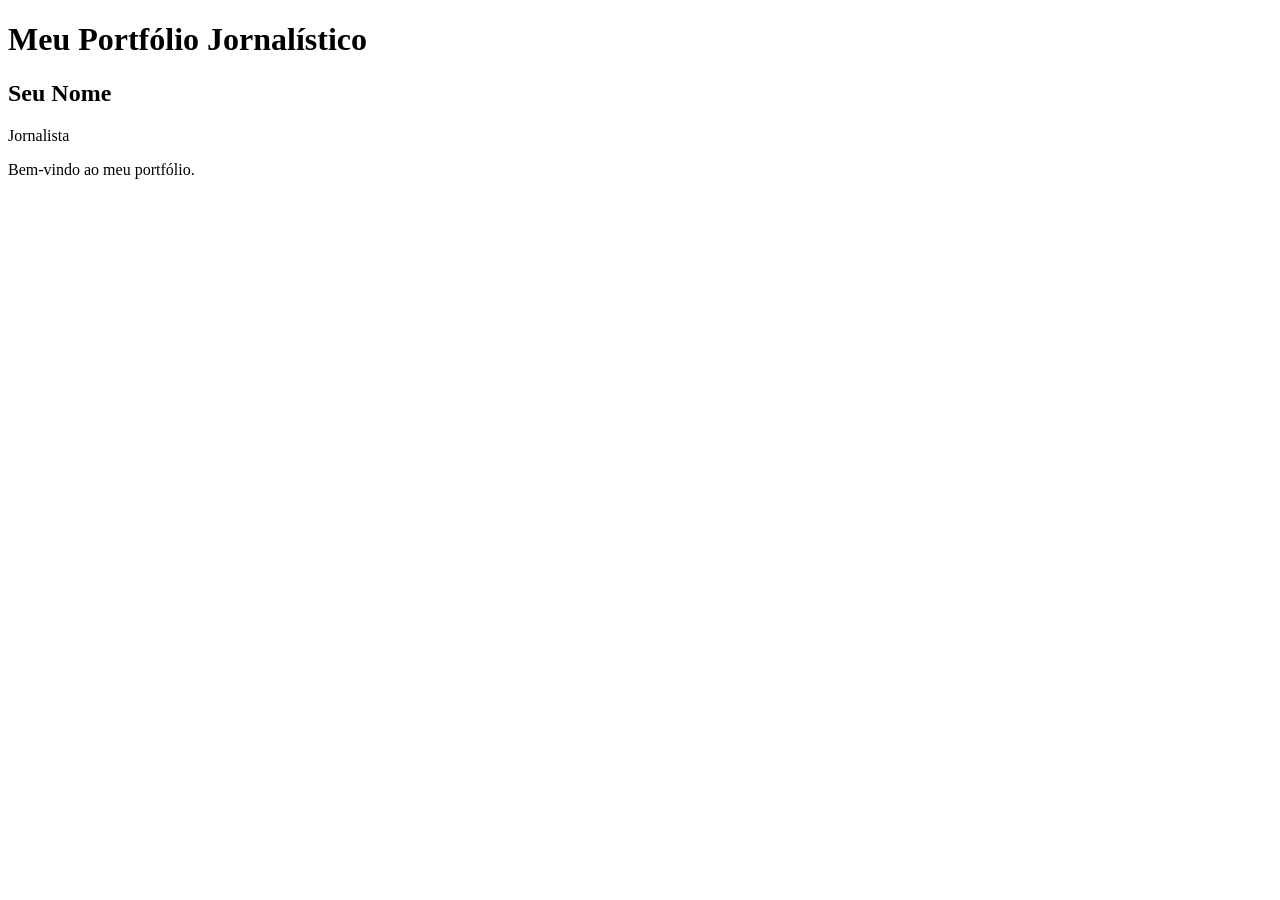
==== index.html @ 493a3f2e "Create index.html" ====
<!DOCTYPE html>
<html lang="pt-BR">

<head>
    <meta charset="UTF-8">
    <title>Meu Portfólio</title>
</head>

<body>

    <h1>Meu Portfólio Jornalístico</h1>

    <h2>Seu Nome</h2>

    <p>Jornalista</p>

    <p>Bem-vindo ao meu portfólio.</p>

</body>

</html>
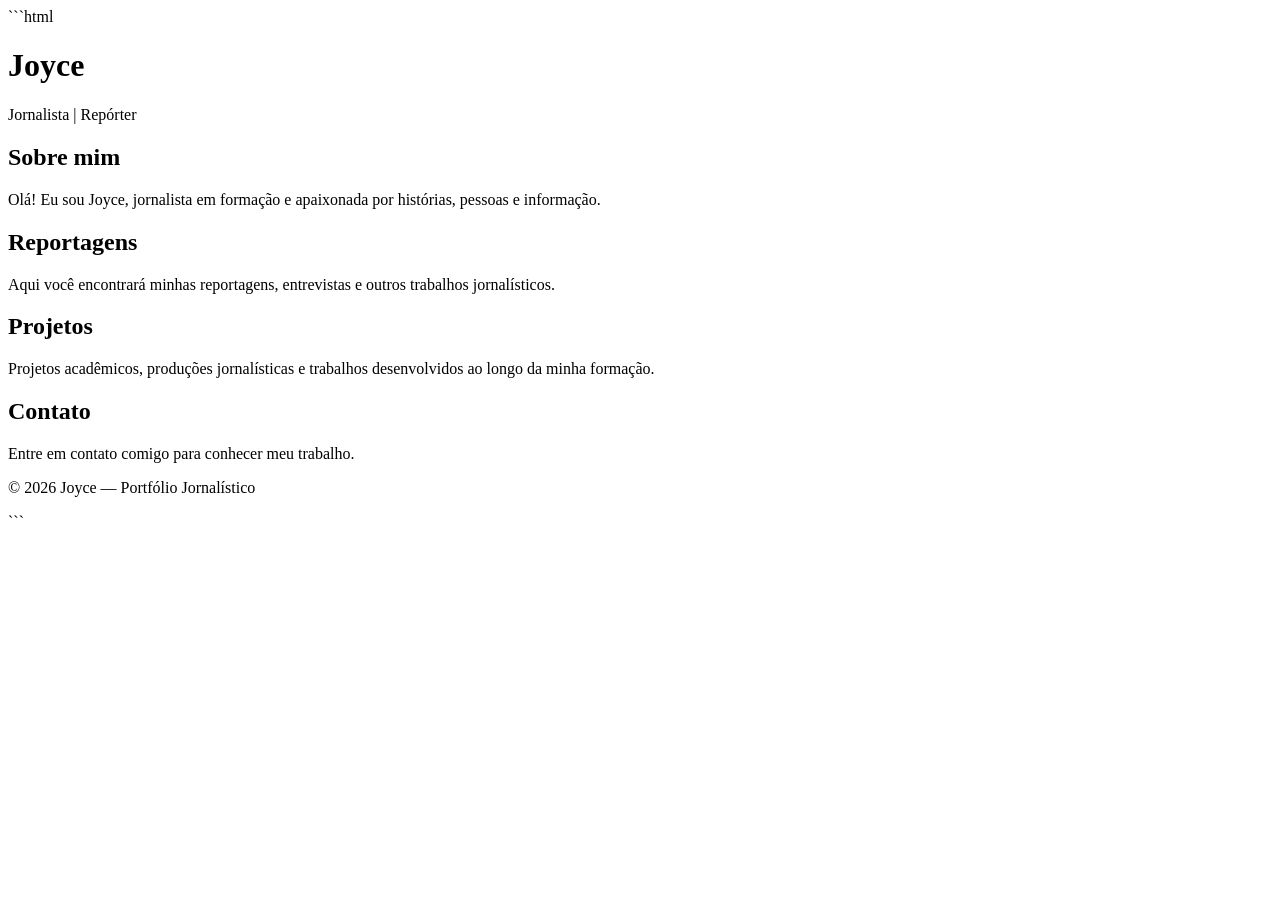
==== commit d1bef8c2: "Update index.html" ====
--- a/index.html
+++ b/index.html
@@ -1,21 +1,58 @@
+```html
 <!DOCTYPE html>
 <html lang="pt-BR">
-
 <head>
     <meta charset="UTF-8">
-    <title>Meu Portfólio</title>
+    <meta name="viewport" content="width=device-width, initial-scale=1.0">
+    <title>Joyce — Portfólio Jornalístico</title>
 </head>
 
 <body>
 
-    <h1>Meu Portfólio Jornalístico</h1>
+    <header>
+        <h1>Joyce</h1>
+        <p>Jornalista | Repórter</p>
+    </header>
 
-    <h2>Seu Nome</h2>
+    <main>
 
-    <p>Jornalista</p>
+        <section>
+            <h2>Sobre mim</h2>
+            <p>
+                Olá! Eu sou Joyce, jornalista em formação e apaixonada por
+                histórias, pessoas e informação.
+            </p>
+        </section>
 
-    <p>Bem-vindo ao meu portfólio.</p>
+        <section>
+            <h2>Reportagens</h2>
+            <p>
+                Aqui você encontrará minhas reportagens, entrevistas e outros
+                trabalhos jornalísticos.
+            </p>
+        </section>
+
+        <section>
+            <h2>Projetos</h2>
+            <p>
+                Projetos acadêmicos, produções jornalísticas e trabalhos
+                desenvolvidos ao longo da minha formação.
+            </p>
+        </section>
+
+        <section>
+            <h2>Contato</h2>
+            <p>
+                Entre em contato comigo para conhecer meu trabalho.
+            </p>
+        </section>
+
+    </main>
+
+    <footer>
+        <p>© 2026 Joyce — Portfólio Jornalístico</p>
+    </footer>
 
 </body>
-
 </html>
+```
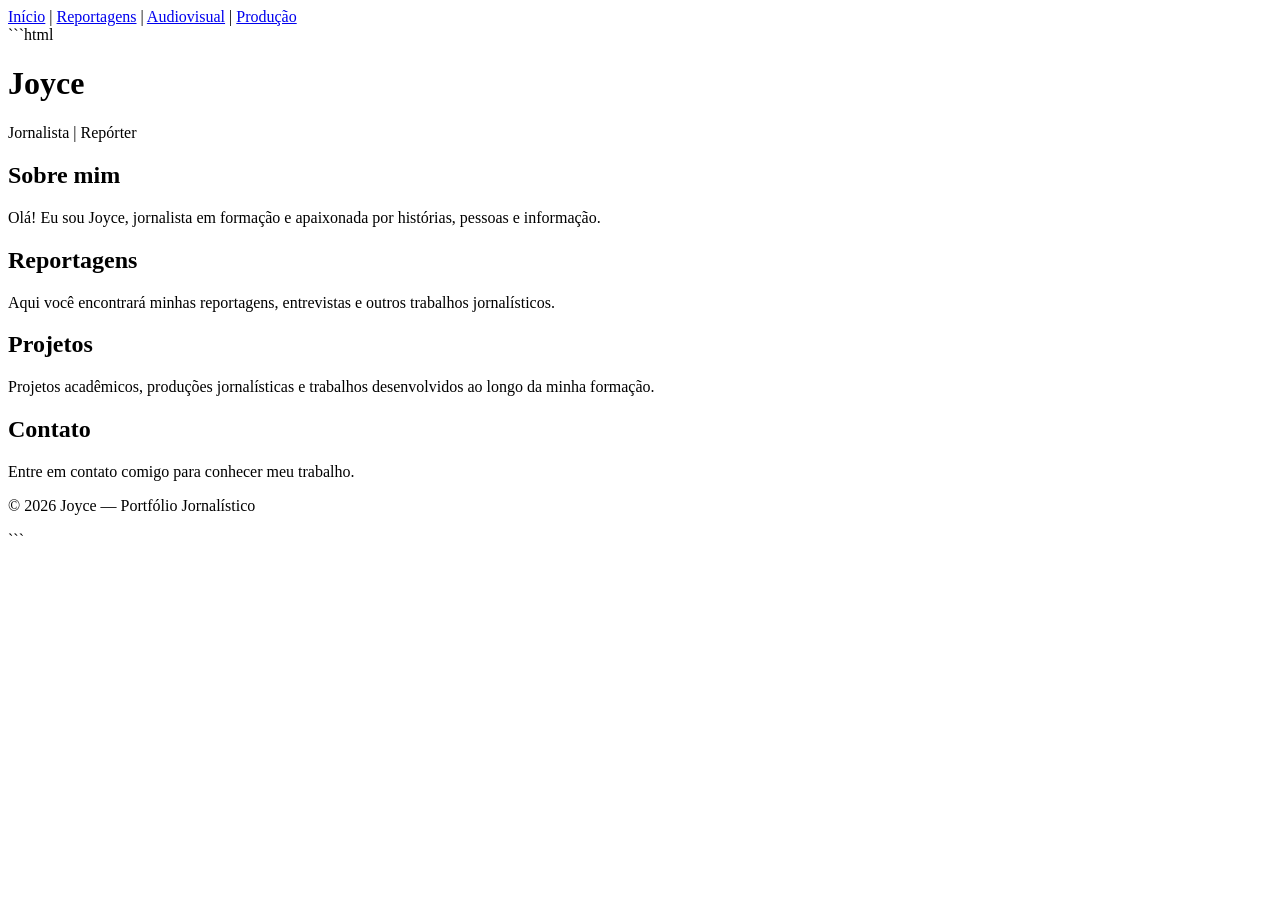
==== commit b82902c8: "Update index.html" ====
--- a/index.html
+++ b/index.html
@@ -1,4 +1,13 @@
-```html
+<body>
+    <nav>
+    <a href="index.html">Início</a> |
+    <a href="reportagens.html">Reportagens</a> |
+    <a href="audiovisual.html">Audiovisual</a> |
+    <a href="producao.html">Produção</a>
+</nav>
+
+    <header>
+        ```html
 <!DOCTYPE html>
 <html lang="pt-BR">
 <head>
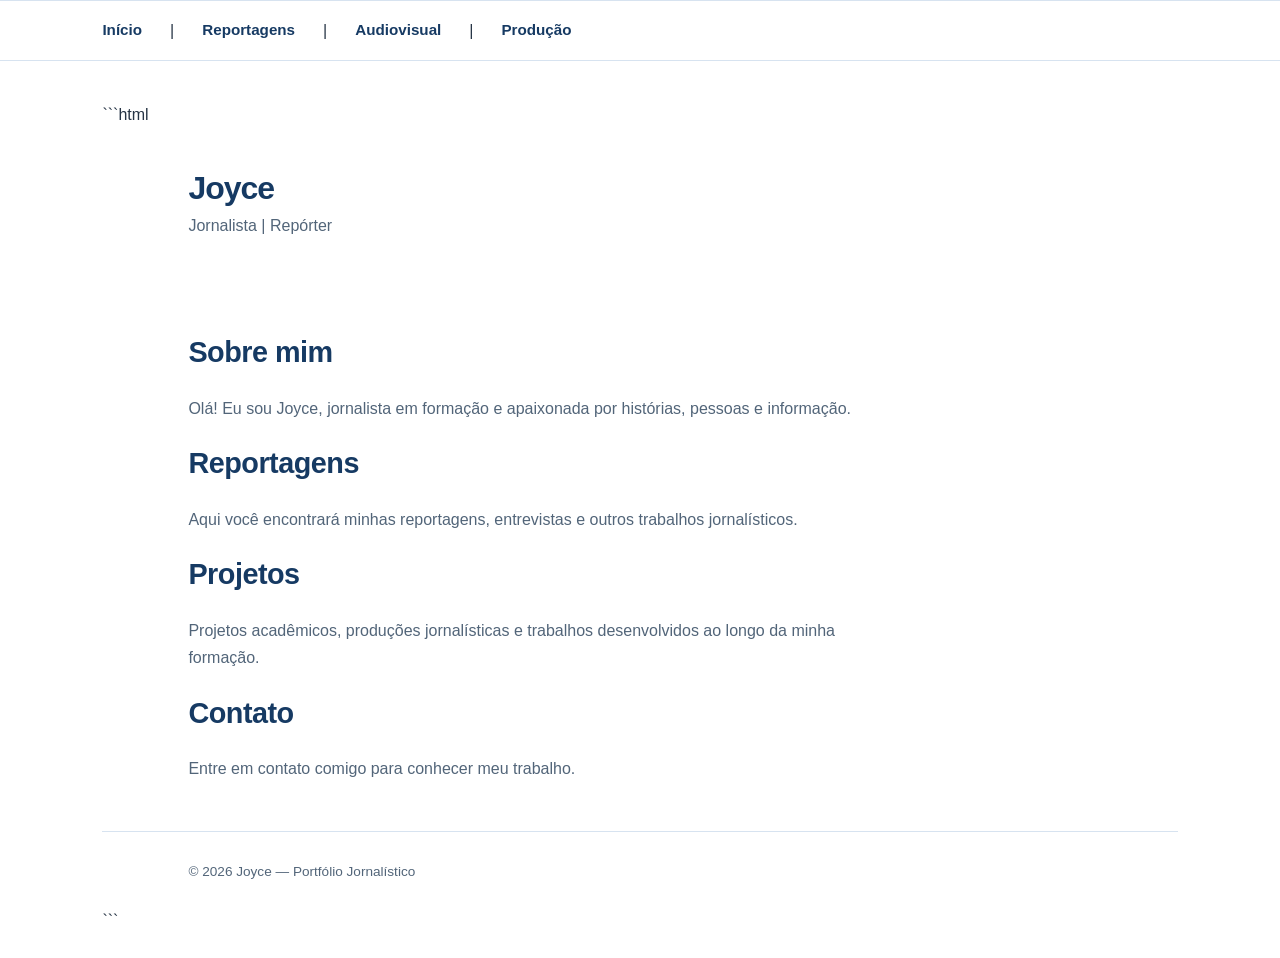
==== commit 6e22f4c8: "Update index.html" ====
--- a/index.html
+++ b/index.html
@@ -14,6 +14,7 @@
     <meta charset="UTF-8">
     <meta name="viewport" content="width=device-width, initial-scale=1.0">
     <title>Joyce — Portfólio Jornalístico</title>
+    <link rel="stylesheet" href="style.css">
 </head>
 
 <body>
--- a/style.css
+++ b/style.css
@@ -0,0 +1,123 @@
+
+/* IDENTIDADE VISUAL DO PORTFOLIO */
+
+:root {
+    --azul-marinho: #163A63;
+    --azul-claro: #DCEBFA;
+    --branco: #FFFFFF;
+    --fundo: #F7F9FC;
+    --texto: #263445;
+    --texto-suave: #526579;
+    --borda: #D7E3F0;
+}
+
+* {
+    box-sizing: border-box;
+}
+
+body {
+    margin: 0;
+    background: var(--branco);
+    color: var(--texto);
+    font-family: Arial, Helvetica, sans-serif;
+    font-size: 16px;
+    line-height: 1.7;
+}
+
+header,
+nav,
+main,
+footer {
+    width: 100%;
+}
+
+header {
+    padding: 40px 8% 24px;
+}
+
+header h1 {
+    margin: 0;
+    color: var(--azul-marinho);
+    font-size: 2rem;
+    letter-spacing: -1px;
+}
+
+header p {
+    margin: 4px 0 0;
+    color: var(--texto-suave);
+}
+
+nav {
+    display: flex;
+    flex-wrap: wrap;
+    gap: 8px 28px;
+    padding: 16px 8%;
+    border-top: 1px solid var(--borda);
+    border-bottom: 1px solid var(--borda);
+    background: var(--branco);
+}
+
+nav a {
+    color: var(--azul-marinho);
+    font-size: 0.95rem;
+    font-weight: 600;
+    text-decoration: none;
+}
+
+nav a:hover {
+    color: #3976B9;
+    text-decoration: underline;
+    text-underline-offset: 5px;
+}
+
+main {
+    max-width: 1100px;
+    min-height: 55vh;
+    margin: 0 auto;
+    padding: 48px 8%;
+}
+
+h1,
+h2,
+h3 {
+    color: var(--azul-marinho);
+    line-height: 1.25;
+}
+
+h2 {
+    font-size: 1.8rem;
+    letter-spacing: -0.5px;
+}
+
+p {
+    max-width: 720px;
+}
+
+a {
+    transition: color 0.2s ease;
+}
+
+footer {
+    padding: 24px 8%;
+    border-top: 1px solid var(--borda);
+    color: var(--texto-suave);
+    font-size: 0.85rem;
+}
+
+@media (max-width: 600px) {
+    header {
+        padding-top: 28px;
+    }
+
+    nav {
+        gap: 12px 18px;
+    }
+
+    main {
+        padding-top: 32px;
+    }
+
+    h2 {
+        font-size: 1.5rem;
+    }
+}
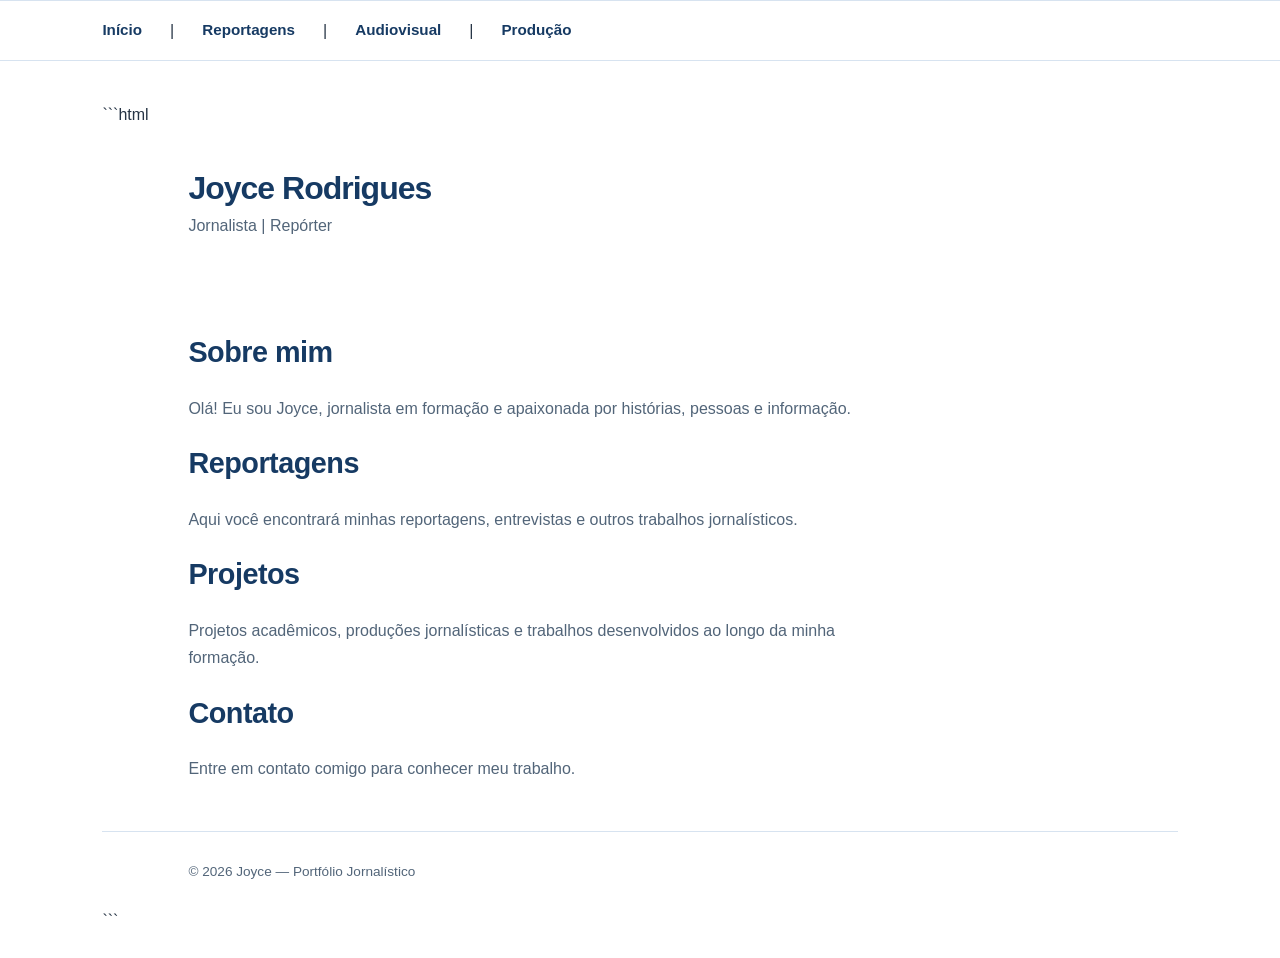
==== commit c7fda973: "Update index.html" ====
--- a/index.html
+++ b/index.html
@@ -13,14 +13,14 @@
 <head>
     <meta charset="UTF-8">
     <meta name="viewport" content="width=device-width, initial-scale=1.0">
-    <title>Joyce — Portfólio Jornalístico</title>
+    <title>Joyce Rodrigues — Portfólio Jornalístico</title>
     <link rel="stylesheet" href="style.css">
 </head>
 
 <body>
 
     <header>
-        <h1>Joyce</h1>
+        <h1>Joyce Rodrigues</h1>
         <p>Jornalista | Repórter</p>
     </header>
 
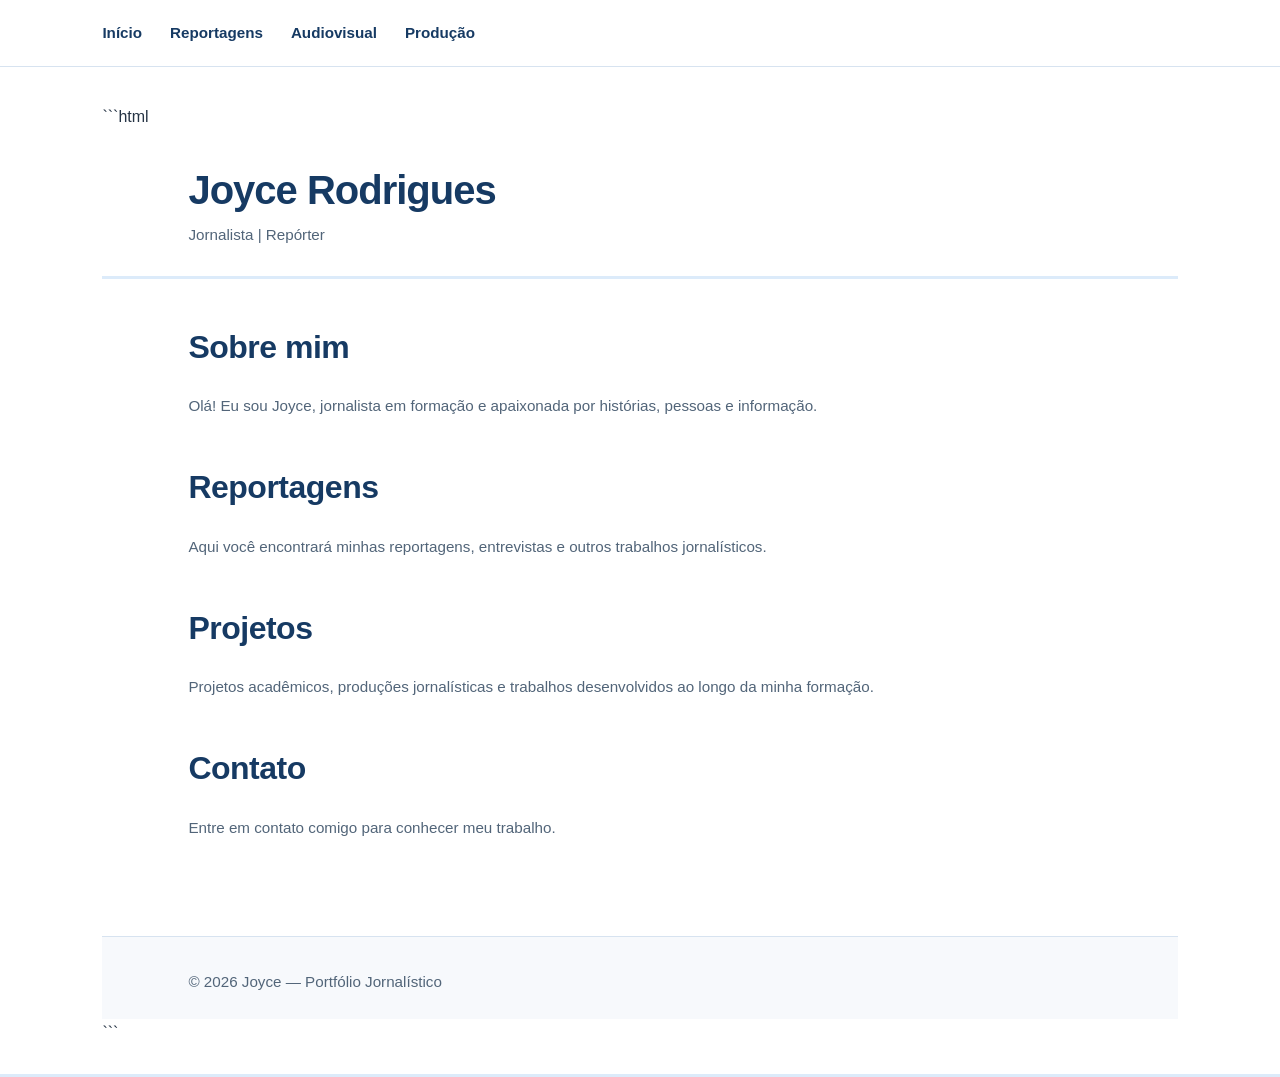
==== commit 818f44c1: "Update index.html" ====
--- a/index.html
+++ b/index.html
@@ -1,10 +1,11 @@
 <body>
-    <nav>
-    <a href="index.html">Início</a> |
-    <a href="reportagens.html">Reportagens</a> |
-    <a href="audiovisual.html">Audiovisual</a> |
+<nav>
+    <a href="index.html">Início</a>
+    <a href="reportagens.html">Reportagens</a>
+    <a href="audiovisual.html">Audiovisual</a>
     <a href="producao.html">Produção</a>
 </nav>
+
 
     <header>
         ```html
--- a/style.css
+++ b/style.css
@@ -1,76 +1,97 @@
 
-/* IDENTIDADE VISUAL DO PORTFOLIO */
+/* =====================================
+   1. CORES E CONFIGURACOES GERAIS
+   ===================================== */
 
 :root {
-    --azul-marinho: #163A63;
-    --azul-claro: #DCEBFA;
-    --branco: #FFFFFF;
-    --fundo: #F7F9FC;
-    --texto: #263445;
-    --texto-suave: #526579;
-    --borda: #D7E3F0;
+    --navy: #163A63;
+    --blue: #3976B9;
+    --light-blue: #DCEBFA;
+    --white: #FFFFFF;
+    --background: #F7F9FC;
+    --text: #263445;
+    --muted: #526579;
+    --border: #D7E3F0;
 }
 
 * {
     box-sizing: border-box;
 }
 
+html {
+    scroll-behavior: smooth;
+}
+
 body {
     margin: 0;
-    background: var(--branco);
-    color: var(--texto);
+    background: var(--white);
+    color: var(--text);
     font-family: Arial, Helvetica, sans-serif;
     font-size: 16px;
     line-height: 1.7;
 }
 
-header,
-nav,
-main,
-footer {
-    width: 100%;
-}
+/* =====================================
+   2. CABECALHO
+   ===================================== */
 
 header {
-    padding: 40px 8% 24px;
+    padding: 36px 8% 28px;
+    border-bottom: 3px solid var(--light-blue);
 }
 
 header h1 {
     margin: 0;
-    color: var(--azul-marinho);
-    font-size: 2rem;
+    color: var(--navy);
+    font-size: clamp(1.8rem, 4vw, 2.5rem);
+    font-weight: 700;
     letter-spacing: -1px;
+    line-height: 1.2;
 }
 
 header p {
-    margin: 4px 0 0;
-    color: var(--texto-suave);
+    margin: 8px 0 0;
+    color: var(--muted);
+    font-size: 0.95rem;
 }
+
+/* =====================================
+   3. MENU DE NAVEGACAO
+   ===================================== */
 
 nav {
     display: flex;
     flex-wrap: wrap;
+    align-items: center;
     gap: 8px 28px;
     padding: 16px 8%;
-    border-top: 1px solid var(--borda);
-    border-bottom: 1px solid var(--borda);
-    background: var(--branco);
+    border-bottom: 1px solid var(--border);
+    background: var(--white);
 }
 
 nav a {
-    color: var(--azul-marinho);
+    display: inline-block;
+    padding: 4px 0;
+    color: var(--navy);
     font-size: 0.95rem;
     font-weight: 600;
     text-decoration: none;
+    transition: color 0.2s ease;
 }
 
-nav a:hover {
-    color: #3976B9;
+nav a:hover,
+nav a:focus-visible {
+    color: var(--blue);
     text-decoration: underline;
-    text-underline-offset: 5px;
+    text-underline-offset: 6px;
 }
 
+/* =====================================
+   4. CONTEUDO PRINCIPAL
+   ===================================== */
+
 main {
+    width: 100%;
     max-width: 1100px;
     min-height: 55vh;
     margin: 0 auto;
@@ -80,13 +101,18 @@
 h1,
 h2,
 h3 {
-    color: var(--azul-marinho);
+    color: var(--navy);
     line-height: 1.25;
 }
 
 h2 {
-    font-size: 1.8rem;
+    margin-top: 0;
+    font-size: clamp(1.5rem, 3vw, 2rem);
     letter-spacing: -0.5px;
+}
+
+h3 {
+    font-size: 1.2rem;
 }
 
 p {
@@ -94,30 +120,71 @@
 }
 
 a {
-    transition: color 0.2s ease;
+    overflow-wrap: anywhere;
 }
+
+/* =====================================
+   5. AREAS DE TRABALHO FUTURAS
+   ===================================== */
+
+section {
+    margin-bottom: 48px;
+}
+
+img,
+video,
+iframe {
+    max-width: 100%;
+}
+
+/* =====================================
+   6. RODAPE
+   ===================================== */
 
 footer {
     padding: 24px 8%;
-    border-top: 1px solid var(--borda);
-    color: var(--texto-suave);
+    border-top: 1px solid var(--border);
+    background: var(--background);
+    color: var(--muted);
     font-size: 0.85rem;
 }
 
+/* =====================================
+   7. ACESSIBILIDADE
+   ===================================== */
+
+a:focus-visible {
+    outline: 2px solid var(--blue);
+    outline-offset: 4px;
+}
+
+/* =====================================
+   8. CELULARES E TELAS PEQUENAS
+   ===================================== */
+
 @media (max-width: 600px) {
     header {
-        padding-top: 28px;
+        padding: 28px 6% 22px;
     }
 
     nav {
-        gap: 12px 18px;
+        gap: 8px 18px;
+        padding: 14px 6%;
+    }
+
+    nav a {
+        font-size: 0.9rem;
     }
 
     main {
-        padding-top: 32px;
+        padding: 32px 6%;
     }
 
-    h2 {
-        font-size: 1.5rem;
+    footer {
+        padding: 22px 6%;
+    }
+
+    section {
+        margin-bottom: 36px;
     }
 }
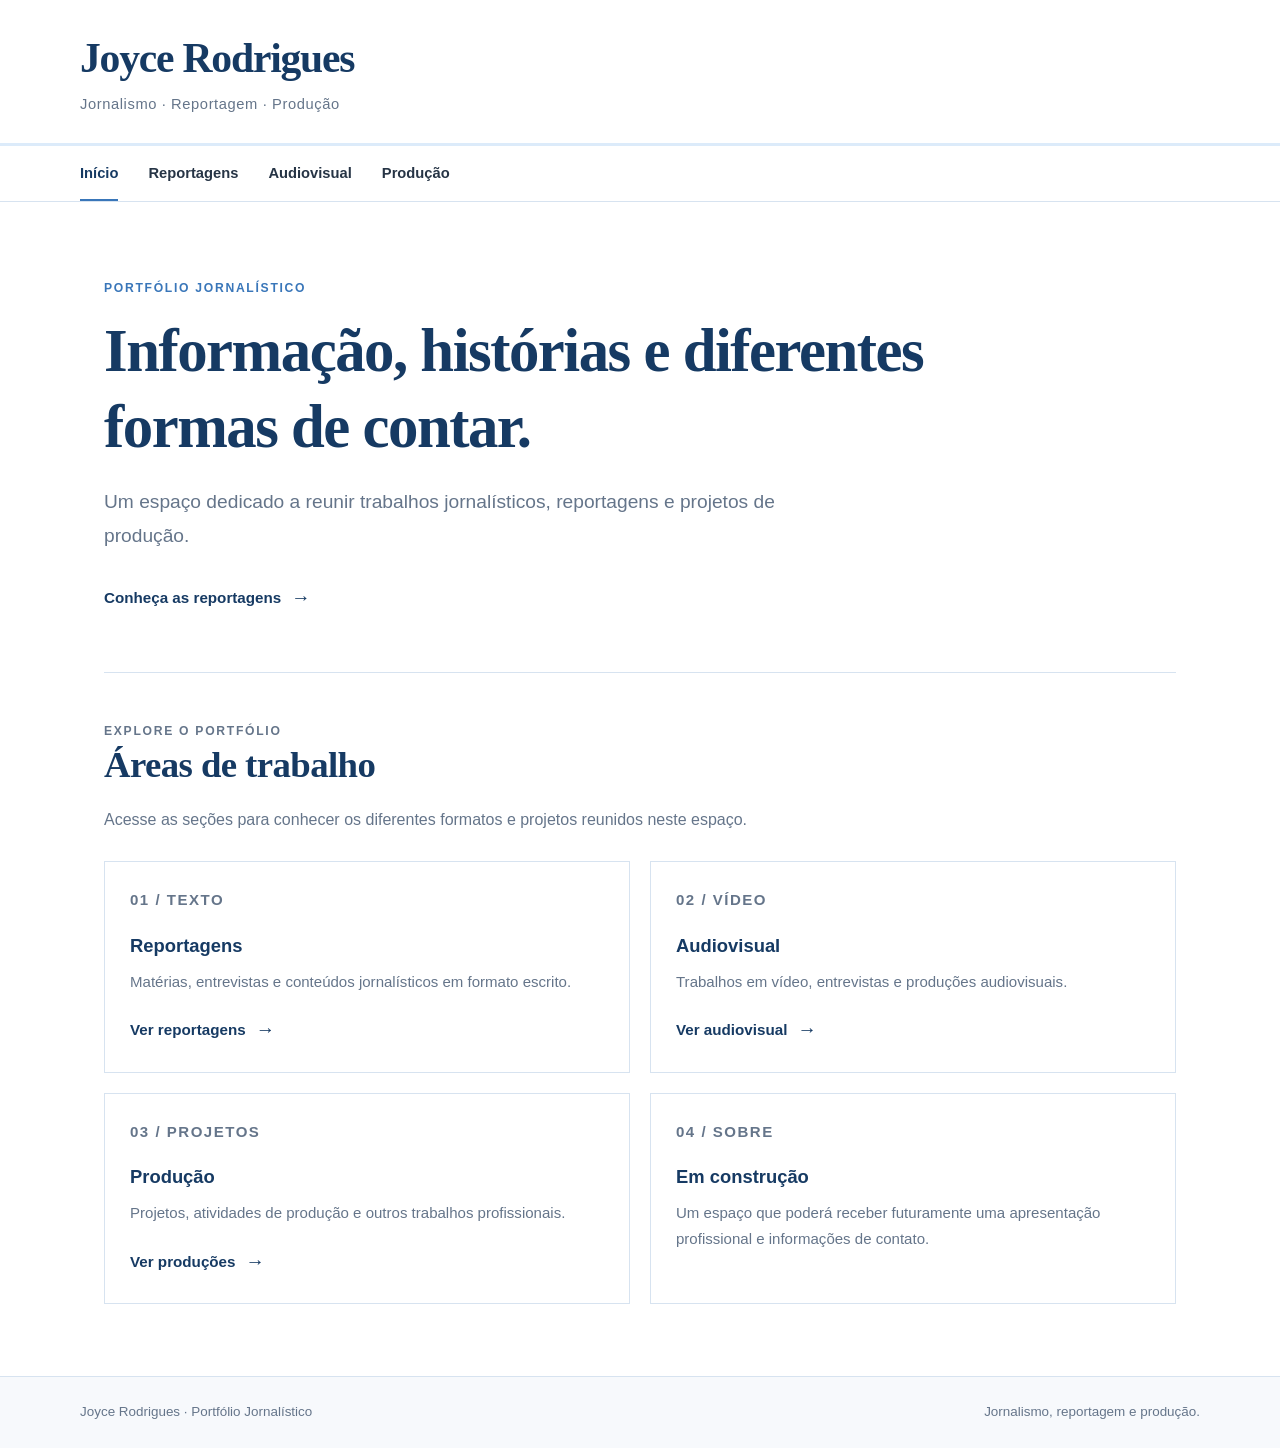
==== commit 5f3173a9: "Update index.html" ====
--- a/index.html
+++ b/index.html
@@ -1,69 +1,109 @@
-<body>
-<nav>
-    <a href="index.html">Início</a>
-    <a href="reportagens.html">Reportagens</a>
-    <a href="audiovisual.html">Audiovisual</a>
-    <a href="producao.html">Produção</a>
-</nav>
 
-
-    <header>
-        ```html
 <!DOCTYPE html>
 <html lang="pt-BR">
 <head>
     <meta charset="UTF-8">
     <meta name="viewport" content="width=device-width, initial-scale=1.0">
-    <title>Joyce Rodrigues — Portfólio Jornalístico</title>
+    <meta name="description" content="Portfólio jornalístico de Joyce Rodrigues.">
+    <title>Joyce Rodrigues | Portfólio Jornalístico</title>
     <link rel="stylesheet" href="style.css">
 </head>
-
 <body>
 
-    <header>
-        <h1>Joyce Rodrigues</h1>
-        <p>Jornalista | Repórter</p>
+    <header class="site-header">
+        <div class="header-inner">
+            <a class="brand" href="index.html">Joyce Rodrigues</a>
+            <p class="brand-subtitle">Jornalismo · Reportagem · Produção</p>
+        </div>
     </header>
 
+    <nav class="site-nav" aria-label="Navegação principal">
+        <div class="nav-inner">
+            <a href="index.html" aria-current="page">Início</a>
+            <a href="reportagens.html">Reportagens</a>
+            <a href="audiovisual.html">Audiovisual</a>
+            <a href="producao.html">Produção</a>
+        </div>
+    </nav>
+
     <main>
-
-        <section>
-            <h2>Sobre mim</h2>
-            <p>
-                Olá! Eu sou Joyce, jornalista em formação e apaixonada por
-                histórias, pessoas e informação.
+        <section class="hero">
+            <p class="eyebrow">Portfólio jornalístico</p>
+            <h1>Informação, histórias e diferentes formas de contar.</h1>
+            <p class="lead">
+                Um espaço dedicado a reunir trabalhos jornalísticos,
+                reportagens e projetos de produção.
             </p>
+            <a class="text-link" href="reportagens.html">
+                Conheça as reportagens <span aria-hidden="true">→</span>
+            </a>
         </section>
 
-        <section>
-            <h2>Reportagens</h2>
-            <p>
-                Aqui você encontrará minhas reportagens, entrevistas e outros
-                trabalhos jornalísticos.
-            </p>
+        <section class="content-section">
+            <div class="section-heading">
+                <p class="eyebrow">Explore o portfólio</p>
+                <h2>Áreas de trabalho</h2>
+                <p>
+                    Acesse as seções para conhecer os diferentes formatos
+                    e projetos reunidos neste espaço.
+                </p>
+            </div>
+
+            <div class="card-grid">
+                <article class="card">
+                    <p class="card-number">01 / TEXTO</p>
+                    <h3>Reportagens</h3>
+                    <p>
+                        Matérias, entrevistas e conteúdos jornalísticos
+                        em formato escrito.
+                    </p>
+                    <a class="text-link" href="reportagens.html">
+                        Ver reportagens <span aria-hidden="true">→</span>
+                    </a>
+                </article>
+
+                <article class="card">
+                    <p class="card-number">02 / VÍDEO</p>
+                    <h3>Audiovisual</h3>
+                    <p>
+                        Trabalhos em vídeo, entrevistas e produções
+                        audiovisuais.
+                    </p>
+                    <a class="text-link" href="audiovisual.html">
+                        Ver audiovisual <span aria-hidden="true">→</span>
+                    </a>
+                </article>
+
+                <article class="card">
+                    <p class="card-number">03 / PROJETOS</p>
+                    <h3>Produção</h3>
+                    <p>
+                        Projetos, atividades de produção e outros
+                        trabalhos profissionais.
+                    </p>
+                    <a class="text-link" href="producao.html">
+                        Ver produções <span aria-hidden="true">→</span>
+                    </a>
+                </article>
+
+                <article class="card">
+                    <p class="card-number">04 / SOBRE</p>
+                    <h3>Em construção</h3>
+                    <p>
+                        Um espaço que poderá receber futuramente uma
+                        apresentação profissional e informações de contato.
+                    </p>
+                </article>
+            </div>
         </section>
-
-        <section>
-            <h2>Projetos</h2>
-            <p>
-                Projetos acadêmicos, produções jornalísticas e trabalhos
-                desenvolvidos ao longo da minha formação.
-            </p>
-        </section>
-
-        <section>
-            <h2>Contato</h2>
-            <p>
-                Entre em contato comigo para conhecer meu trabalho.
-            </p>
-        </section>
-
     </main>
 
-    <footer>
-        <p>© 2026 Joyce — Portfólio Jornalístico</p>
+    <footer class="site-footer">
+        <div class="footer-inner">
+            <p>Joyce Rodrigues · Portfólio Jornalístico</p>
+            <p>Jornalismo, reportagem e produção.</p>
+        </div>
     </footer>
 
 </body>
 </html>
-```
--- a/style.css
+++ b/style.css
@@ -1,17 +1,19 @@
 
-/* =====================================
-   1. CORES E CONFIGURACOES GERAIS
-   ===================================== */
+/* ========================================
+   PORTFOLIO JORNALISTICO — JOYCE RODRIGUES
+   Identidade editorial e elegante
+   ======================================== */
 
 :root {
     --navy: #163A63;
     --blue: #3976B9;
     --light-blue: #DCEBFA;
-    --white: #FFFFFF;
+    --paper: #FFFFFF;
     --background: #F7F9FC;
     --text: #263445;
-    --muted: #526579;
+    --muted: #65758A;
     --border: #D7E3F0;
+    --max-width: 1120px;
 }
 
 * {
@@ -24,78 +26,112 @@
 
 body {
     margin: 0;
-    background: var(--white);
+    background: var(--paper);
     color: var(--text);
     font-family: Arial, Helvetica, sans-serif;
     font-size: 16px;
     line-height: 1.7;
 }
 
-/* =====================================
-   2. CABECALHO
-   ===================================== */
-
-header {
-    padding: 36px 8% 28px;
+a {
+    color: var(--navy);
+    transition: color 0.2s ease;
+}
+
+a:hover {
+    color: var(--blue);
+}
+
+a:focus-visible {
+    outline: 2px solid var(--blue);
+    outline-offset: 4px;
+}
+
+/* CABECALHO */
+
+.site-header {
+    padding: 34px 24px 26px;
     border-bottom: 3px solid var(--light-blue);
 }
 
-header h1 {
-    margin: 0;
-    color: var(--navy);
-    font-size: clamp(1.8rem, 4vw, 2.5rem);
-    font-weight: 700;
-    letter-spacing: -1px;
+.header-inner,
+.nav-inner,
+.footer-inner {
+    width: 100%;
+    max-width: var(--max-width);
+    margin: 0 auto;
+}
+
+.brand {
+    display: inline-block;
+    color: var(--navy);
+    font-family: Georgia, "Times New Roman", serif;
+    font-size: clamp(1.8rem, 4vw, 2.6rem);
+    font-weight: 700;
+    letter-spacing: -1.2px;
     line-height: 1.2;
-}
-
-header p {
+    text-decoration: none;
+}
+
+.brand:hover {
+    color: var(--navy);
+}
+
+.brand-subtitle {
     margin: 8px 0 0;
     color: var(--muted);
-    font-size: 0.95rem;
-}
-
-/* =====================================
-   3. MENU DE NAVEGACAO
-   ===================================== */
-
-nav {
+    font-size: 0.92rem;
+    letter-spacing: 0.04em;
+}
+
+/* MENU */
+
+.site-nav {
+    padding: 0 24px;
+    border-bottom: 1px solid var(--border);
+    background: var(--paper);
+}
+
+.nav-inner {
     display: flex;
     flex-wrap: wrap;
+    gap: 8px 30px;
     align-items: center;
-    gap: 8px 28px;
-    padding: 16px 8%;
-    border-bottom: 1px solid var(--border);
-    background: var(--white);
-}
-
-nav a {
+}
+
+.site-nav a {
     display: inline-block;
-    padding: 4px 0;
-    color: var(--navy);
-    font-size: 0.95rem;
+    padding: 15px 0 13px;
+    border-bottom: 2px solid transparent;
+    color: var(--text);
+    font-size: 0.92rem;
     font-weight: 600;
     text-decoration: none;
-    transition: color 0.2s ease;
-}
-
-nav a:hover,
-nav a:focus-visible {
-    color: var(--blue);
-    text-decoration: underline;
-    text-underline-offset: 6px;
-}
-
-/* =====================================
-   4. CONTEUDO PRINCIPAL
-   ===================================== */
+}
+
+.site-nav a:hover,
+.site-nav a[aria-current="page"] {
+    border-bottom-color: var(--blue);
+    color: var(--navy);
+}
+
+/* CONTEUDO */
 
 main {
     width: 100%;
-    max-width: 1100px;
+    max-width: var(--max-width);
     min-height: 55vh;
     margin: 0 auto;
-    padding: 48px 8%;
+    padding: 54px 24px 72px;
+}
+
+.eyebrow {
+    margin: 0 0 14px;
+    color: var(--blue);
+    font-size: 0.76rem;
+    font-weight: 700;
+    letter-spacing: 0.14em;
+    text-transform: uppercase;
 }
 
 h1,
@@ -105,86 +141,247 @@
     line-height: 1.25;
 }
 
+h1,
 h2 {
-    margin-top: 0;
-    font-size: clamp(1.5rem, 3vw, 2rem);
-    letter-spacing: -0.5px;
+    font-family: Georgia, "Times New Roman", serif;
+}
+
+h1 {
+    margin: 0 0 20px;
+    font-size: clamp(2.2rem, 5vw, 3.8rem);
+    font-weight: 700;
+    letter-spacing: -1.5px;
+}
+
+h2 {
+    margin: 0 0 18px;
+    font-size: clamp(1.7rem, 3vw, 2.3rem);
+    letter-spacing: -0.6px;
 }
 
 h3 {
-    font-size: 1.2rem;
+    margin: 0 0 10px;
+    font-size: 1.15rem;
+    line-height: 1.4;
 }
 
 p {
     max-width: 720px;
 }
 
-a {
-    overflow-wrap: anywhere;
-}
-
-/* =====================================
-   5. AREAS DE TRABALHO FUTURAS
-   ===================================== */
-
-section {
-    margin-bottom: 48px;
-}
-
-img,
-video,
-iframe {
-    max-width: 100%;
-}
-
-/* =====================================
-   6. RODAPE
-   ===================================== */
-
-footer {
-    padding: 24px 8%;
+.lead {
+    max-width: 700px;
+    color: var(--muted);
+    font-size: clamp(1.05rem, 2vw, 1.2rem);
+    line-height: 1.8;
+}
+
+.section-heading {
+    margin-bottom: 28px;
+}
+
+.section-heading p {
+    margin: 0;
+    color: var(--muted);
+}
+
+/* DESTAQUE DA PAGINA INICIAL */
+
+.hero {
+    padding: 22px 0 58px;
+    border-bottom: 1px solid var(--border);
+}
+
+.hero h1 {
+    max-width: 850px;
+}
+
+.hero .lead {
+    margin-bottom: 28px;
+}
+
+.text-link {
+    display: inline-flex;
+    gap: 10px;
+    align-items: center;
+    font-size: 0.95rem;
+    font-weight: 700;
+    text-decoration: none;
+}
+
+.text-link span {
+    font-size: 1.2rem;
+}
+
+/* CARTOES DE SECOES E PROJETOS */
+
+.content-section {
+    padding-top: 48px;
+}
+
+.card-grid {
+    display: grid;
+    grid-template-columns: repeat(2, minmax(0, 1fr));
+    gap: 20px;
+}
+
+.card {
+    display: flex;
+    flex-direction: column;
+    min-height: 190px;
+    padding: 25px;
+    border: 1px solid var(--border);
+    background: var(--paper);
+}
+
+.card-number {
+    margin: 0 0 20px;
+    color: var(--blue);
+    font-size: 0.78rem;
+    font-weight: 700;
+    letter-spacing: 0.1em;
+}
+
+.card p {
+    margin: 0 0 20px;
+    color: var(--muted);
+    font-size: 0.94rem;
+}
+
+.card .text-link {
+    margin-top: auto;
+    align-self: flex-start;
+}
+
+.project-grid {
+    display: grid;
+    grid-template-columns: repeat(2, minmax(0, 1fr));
+    gap: 24px;
+}
+
+.project-card {
+    min-width: 0;
+    border: 1px solid var(--border);
+    background: var(--paper);
+}
+
+.project-placeholder {
+    display: flex;
+    min-height: 155px;
+    align-items: center;
+    justify-content: center;
+    padding: 24px;
+    background: var(--background);
+    color: var(--muted);
+    text-align: center;
+}
+
+.project-placeholder span {
+    color: var(--blue);
+    font-family: Georgia, "Times New Roman", serif;
+    font-size: 2rem;
+}
+
+.project-info {
+    padding: 22px;
+}
+
+.project-category {
+    margin: 0 0 10px;
+    color: var(--blue);
+    font-size: 0.73rem;
+    font-weight: 700;
+    letter-spacing: 0.1em;
+    text-transform: uppercase;
+}
+
+.project-info p:last-child {
+    margin-bottom: 0;
+    color: var(--muted);
+    font-size: 0.93rem;
+}
+
+/* INTRODUCAO DAS PAGINAS INTERNAS */
+
+.page-intro {
+    max-width: 760px;
+    margin-bottom: 42px;
+    padding-bottom: 32px;
+    border-bottom: 1px solid var(--border);
+}
+
+.page-intro h1 {
+    font-size: clamp(2.2rem, 5vw, 3.2rem);
+}
+
+/* RODAPE */
+
+.site-footer {
+    padding: 24px;
     border-top: 1px solid var(--border);
     background: var(--background);
-    color: var(--muted);
-    font-size: 0.85rem;
-}
-
-/* =====================================
-   7. ACESSIBILIDADE
-   ===================================== */
-
-a:focus-visible {
-    outline: 2px solid var(--blue);
-    outline-offset: 4px;
-}
-
-/* =====================================
-   8. CELULARES E TELAS PEQUENAS
-   ===================================== */
-
-@media (max-width: 600px) {
-    header {
-        padding: 28px 6% 22px;
-    }
-
-    nav {
-        gap: 8px 18px;
-        padding: 14px 6%;
-    }
-
-    nav a {
-        font-size: 0.9rem;
+}
+
+.footer-inner {
+    display: flex;
+    flex-wrap: wrap;
+    justify-content: space-between;
+    gap: 8px 24px;
+}
+
+.site-footer p {
+    margin: 0;
+    color: var(--muted);
+    font-size: 0.84rem;
+}
+
+/* TELAS PEQUENAS */
+
+@media (max-width: 640px) {
+    .site-header {
+        padding: 27px 20px 22px;
+    }
+
+    .site-nav {
+        padding: 0 20px;
+    }
+
+    .nav-inner {
+        gap: 4px 20px;
+    }
+
+    .site-nav a {
+        padding: 12px 0 10px;
+        font-size: 0.87rem;
     }
 
     main {
-        padding: 32px 6%;
-    }
-
-    footer {
-        padding: 22px 6%;
-    }
-
-    section {
-        margin-bottom: 36px;
-    }
-}
+        padding: 38px 20px 52px;
+    }
+
+    .hero {
+        padding-bottom: 40px;
+    }
+
+    .card-grid,
+    .project-grid {
+        grid-template-columns: 1fr;
+    }
+
+    .card {
+        min-height: 170px;
+        padding: 22px;
+    }
+
+    .content-section {
+        padding-top: 36px;
+    }
+
+    .site-footer {
+        padding: 22px 20px;
+    }
+
+    .footer-inner {
+        flex-direction: column;
+    }
+}
